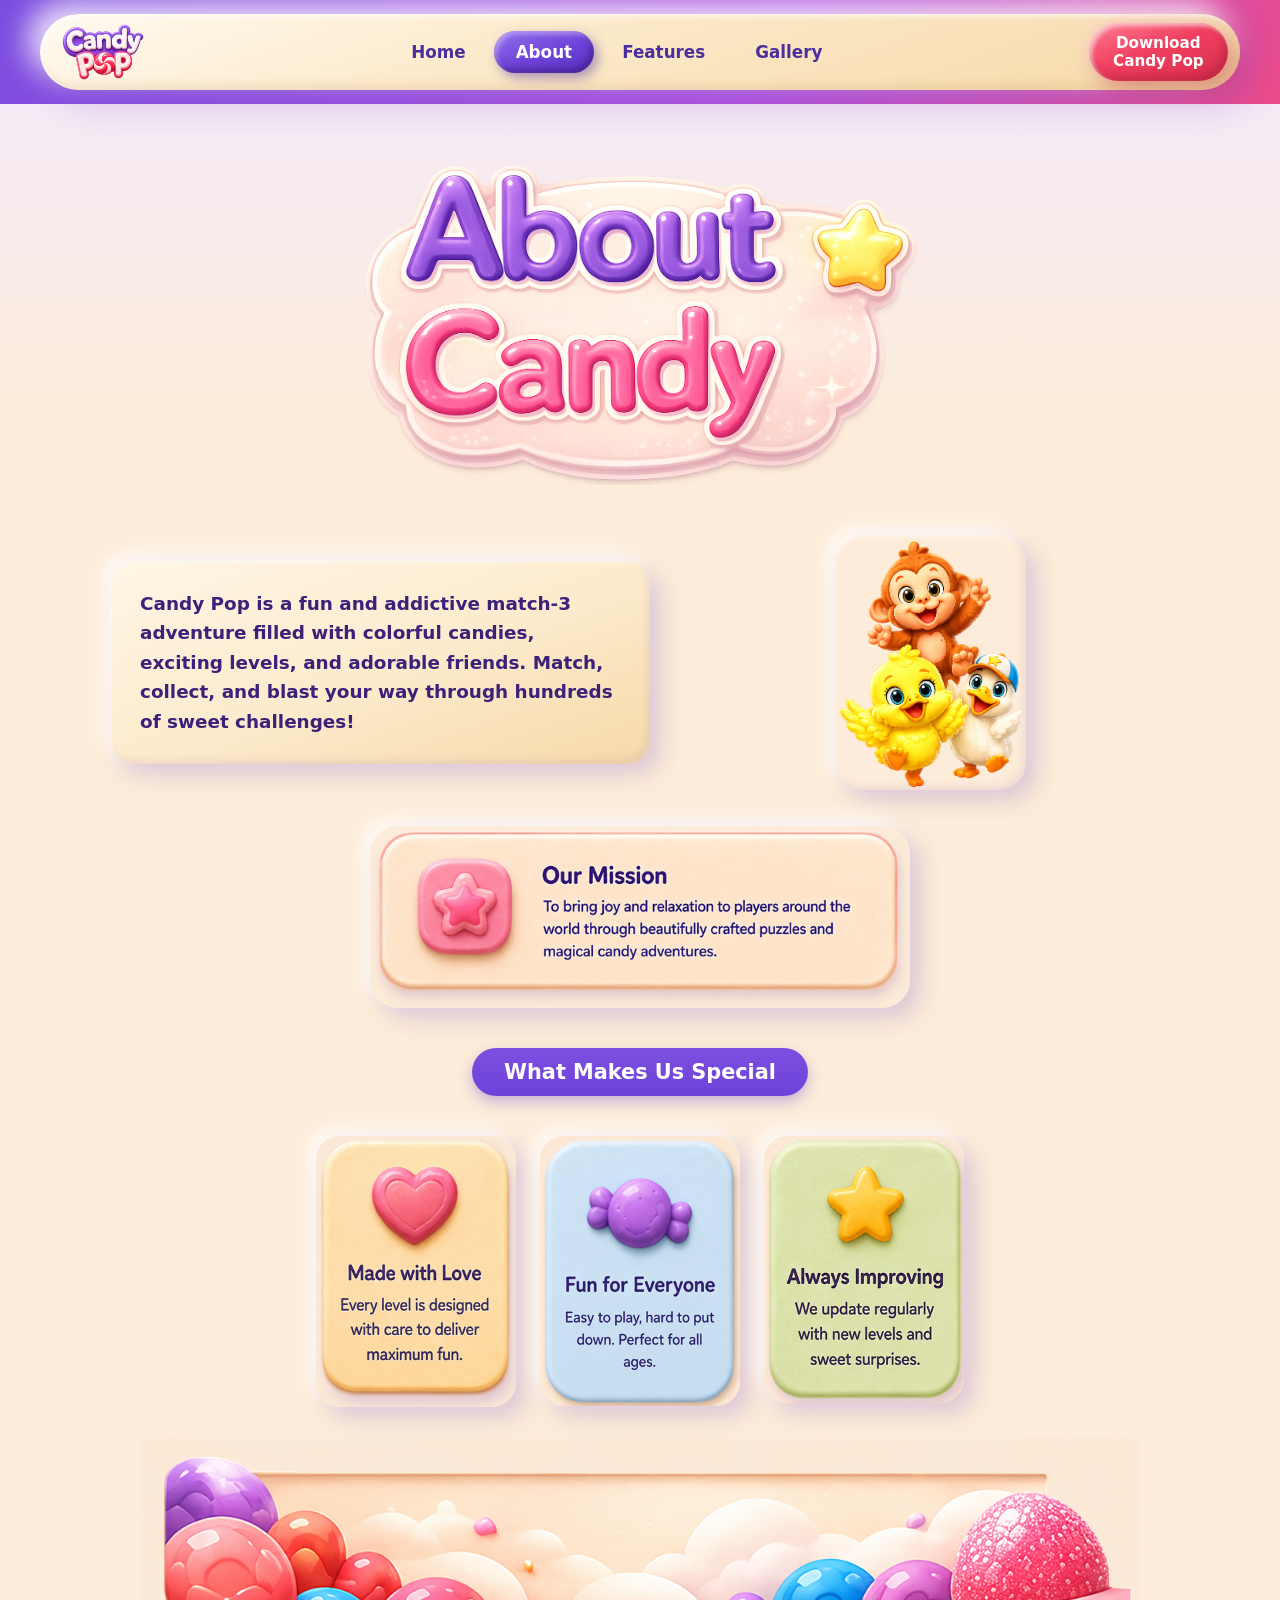
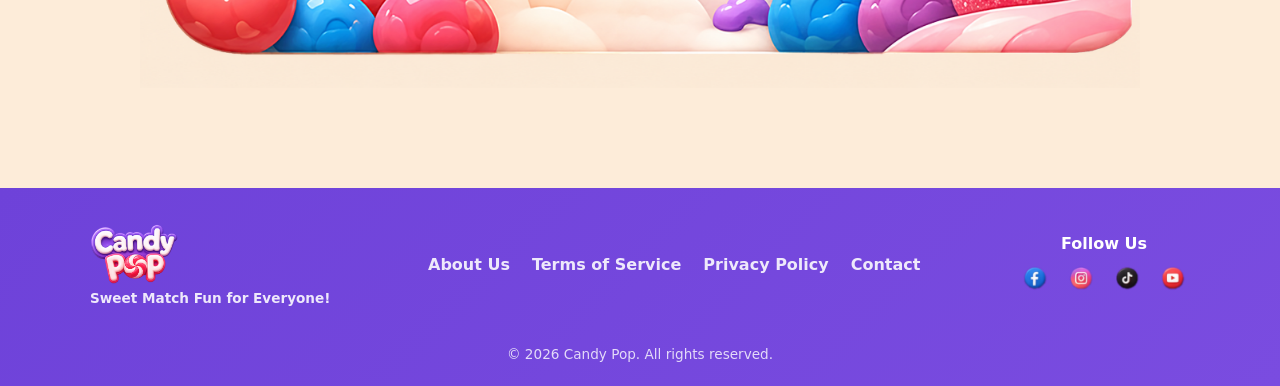
==== about.html @ a907de1d "Candy Pop website — squashed history Previous history (24 commits) accumulated ~170MB of superseded " ====
﻿<!DOCTYPE html>
<html lang="en">
<head>
<meta charset="UTF-8">
<meta name="viewport" content="width=device-width, initial-scale=1.0">
<link rel="icon" type="image/png" href="assets/01_common/favicon.png?v=2">
<title>About — Candy Pop</title>
<meta name="description" content="Candy Pop is a fun and addictive match-3 adventure filled with colorful candies, exciting levels, and adorable friends.">
<link rel="stylesheet" href="css/style.css">
</head>
<body>

<header class="site-header">
  <div class="header-inner">
    <a href="index.html" class="logo"><img src="assets/01_common/logo_wordmark.png" width="1238" height="842" alt="Candy Pop"></a>
    <nav class="main-nav" id="mainNav">
      <a href="index.html" class="nav-link">Home</a>
      <a href="about.html" class="nav-link active">About</a>
      <a href="features.html" class="nav-link">Features</a>
      <a href="gallery.html" class="nav-link">Gallery</a>
    </nav>
    <a href="downloads/CandyPop.apk" download="CandyPop.apk" class="download-btn">Download<br>Candy Pop</a>
    <button class="nav-toggle" id="navToggle" aria-label="Toggle menu">&#9776;</button>
  </div>
</header>

<main>

  <div class="page-heading">
    <h1 class="sr-only">About Candy Pop</h1>
    <img class="heading-art" src="assets/03_about/01_about_candy_pop_title.png" width="1320" height="765" alt="About Candy Pop">
  </div>

  <section class="section">
    <div class="about-intro">
      <div class="about-intro-text">
        <div class="desc-card">
          <p>Candy Pop is a fun and addictive match-3 adventure filled with colorful candies, exciting levels, and adorable friends. Match, collect, and blast your way through hundreds of sweet challenges!</p>
        </div>
      </div>
      <div class="about-intro-img">
        <img src="assets/03_about/02_about_characters_group.png" width="970" height="1290" loading="lazy" alt="Candy Pop characters — monkey, duck, and capped duck friend">
      </div>
    </div>

    <div class="about-mission">
      <img src="assets/03_about/04_our_mission_card.png" width="700" height="236" loading="lazy" alt="Our Mission: To bring joy and relaxation to players around the world through beautifully crafted puzzles and magical candy adventures.">
    </div>

    <div class="about-special">
      <span class="pill-heading">What Makes Us Special</span>
      <div class="special-grid">
        <img src="assets/03_about/07_card_made_with_love.png" width="300" height="407" loading="lazy" alt="Made with Love: Every level is designed with care to deliver maximum fun.">
        <img src="assets/03_about/08_card_fun_for_everyone.png" width="300" height="405" loading="lazy" alt="Fun for Everyone: Easy to play, hard to put down, perfect for all ages.">
        <img src="assets/03_about/09_card_always_improving.png" width="300" height="401" loading="lazy" alt="Always Improving: We update regularly with new levels and sweet surprises.">
      </div>
    </div>

    <div class="bottom-border decorative">
      <img src="assets/03_about/13_bottom_candy_border.png" width="2508" height="627" loading="lazy" alt="">
    </div>
  </section>

</main>

<footer class="site-footer">
  <div class="footer-inner">
    <div class="footer-brand">
      <img src="assets/01_common/logo_wordmark.png" width="1238" height="842" loading="lazy" alt="Candy Pop">
      <p class="footer-tagline">Sweet Match Fun for Everyone!</p>
    </div>
    <nav class="footer-links">
      <a href="about.html">About Us</a>
      <a href="#">Terms of Service</a>
      <a href="#">Privacy Policy</a>
      <a href="#">Contact</a>
    </nav>
    <div class="footer-social">
      <span class="follow-label">Follow Us</span>
      <div class="social-icons">
        <a href="#" aria-label="Facebook"><img src="assets/01_common/07_social_facebook.png" width="162" height="162" loading="lazy" alt="Facebook"></a>
        <a href="#" aria-label="Instagram"><img src="assets/01_common/08_social_instagram.png" width="159" height="159" loading="lazy" alt="Instagram"></a>
        <a href="#" aria-label="TikTok"><img src="assets/01_common/09_social_tiktok.png" width="159" height="162" loading="lazy" alt="TikTok"></a>
        <a href="#" aria-label="YouTube"><img src="assets/01_common/10_social_youtube.png" width="162" height="162" loading="lazy" alt="YouTube"></a>
      </div>
    </div>
    <p class="copyright">&copy; 2026 Candy Pop. All rights reserved.</p>
  </div>
</footer>

<script src="js/main.js"></script>
</body>
</html>
---- css/style.css ----
/* ===== Candy Pop website — shared styles ===== */

:root {
  --purple-dark: #4B2E9E;
  --purple: #7C4FE0;
  --purple-pill: #6E42D9;
  --red: #F0405F;
  --red-dark: #D82E4C;
  --cream: #FCEACB;
  --cream-dark: #F6D9A8;
  --text-dark: #3B2179;
  --text-body: #4A3580;
  --clay-shadow:
    10px 10px 22px rgba(107, 63, 199, 0.22),
    -8px -8px 18px rgba(255, 255, 255, 0.8),
    inset 2px 2px 3px rgba(255, 255, 255, 0.45),
    inset -3px -4px 7px rgba(120, 70, 180, 0.10);
  --clay-shadow-hover:
    14px 16px 30px rgba(107, 63, 199, 0.3),
    -8px -8px 20px rgba(255, 255, 255, 0.85),
    inset 2px 2px 3px rgba(255, 255, 255, 0.5),
    inset -3px -4px 7px rgba(120, 70, 180, 0.10);
  --clay-ease: cubic-bezier(0.22, 1, 0.36, 1);
  /* playful overshoot curve — used on hover lifts for a squishy candy "bounce" */
  --clay-bounce: cubic-bezier(0.34, 1.56, 0.64, 1);
  --font-heading: 'Baloo 2', 'Varela Round', 'Segoe UI Rounded', 'Comic Sans MS', system-ui, sans-serif;
  --font-body: 'Nunito', 'Segoe UI', system-ui, sans-serif;
}

* { box-sizing: border-box; }

/* Scroll-reveal entrance was removed — on real devices it could leave content
   permanently invisible (IntersectionObserver doesn't reliably fire in every
   browser/tab state), so cards were vanishing instead of animating in. Content
   is now always visible unconditionally; .reveal is kept as a harmless marker
   class only (no CSS/JS acts on it). */

html { scroll-behavior: smooth; }

body {
  margin: 0;
  font-family: var(--font-body);
  color: var(--text-body);
  background: linear-gradient(180deg, #F3E9FF 0%, #FDECD9 22%, #FDECD9 100%);
  overflow-x: hidden;
}

img { max-width: 100%; display: block; }

a { text-decoration: none; color: inherit; }

.decorative { pointer-events: none; user-select: none; }

/* ===== Header (claymorphism) ===== */
@keyframes navEnter {
  from { opacity: 0; transform: translateY(-18px); }
  to { opacity: 1; transform: translateY(0); }
}

.site-header {
  background: linear-gradient(135deg, #7A4CE0, #B14FE0 60%, #EE4C86 100%);
  padding: 14px 20px;
  animation: navEnter 0.6s var(--clay-ease) both;
}

.header-inner {
  position: relative;
  max-width: 1200px;
  margin: 0 auto;
  background: linear-gradient(160deg, #FFFAF0 0%, var(--cream) 40%, var(--cream-dark) 100%);
  border-radius: 60px;
  display: flex;
  align-items: center;
  justify-content: space-between;
  padding: 9px 12px 9px 22px;
  gap: 12px;
  box-shadow:
    14px 14px 34px rgba(107, 63, 199, 0.24),
    -12px -12px 30px rgba(255, 255, 255, 0.85),
    inset 3px 3px 5px rgba(255, 255, 255, 0.7),
    inset -4px -5px 10px rgba(180, 130, 70, 0.16);
}

.logo img { height: 56px; width: auto; }

.main-nav {
  display: flex;
  align-items: center;
  gap: 6px;
  flex: 1;
  justify-content: center;
}

.nav-link {
  font-family: var(--font-heading);
  font-weight: 700;
  font-size: 1.05rem;
  color: var(--purple-dark);
  padding: 11px 22px;
  border-radius: 40px;
  transition: background 0.35s ease, color 0.3s ease, transform 0.4s var(--clay-bounce), box-shadow 0.35s ease;
}

.nav-link:hover {
  background: linear-gradient(160deg, #FFFDF9, #F3E4FB);
  transform: translateY(-3px);
  box-shadow:
    6px 6px 16px rgba(107, 63, 199, 0.14),
    -6px -6px 16px rgba(255, 255, 255, 0.9),
    inset 1px 1px 3px rgba(255, 255, 255, 0.8);
}

.nav-link.active {
  background: linear-gradient(160deg, #9370EC, var(--purple-pill) 55%, #5A32C0 100%);
  color: #fff;
  box-shadow:
    4px 5px 12px rgba(75, 46, 158, 0.45),
    inset -3px -4px 7px rgba(45, 20, 105, 0.5),
    inset 3px 3px 5px rgba(210, 190, 255, 0.65);
}

.nav-link.active:hover { transform: none; }

.download-btn {
  font-family: var(--font-heading);
  font-weight: 700;
  font-size: 0.95rem;
  line-height: 1.2;
  text-align: center;
  color: #fff;
  background: linear-gradient(160deg, #FF7D93 0%, var(--red) 45%, var(--red-dark) 100%);
  padding: 11px 24px;
  border-radius: 40px;
  white-space: nowrap;
  transition: transform 0.45s var(--clay-bounce), box-shadow 0.35s ease;
  will-change: transform, box-shadow;
  box-shadow:
    7px 8px 20px rgba(184, 33, 62, 0.4),
    -5px -5px 14px rgba(255, 210, 218, 0.4),
    inset 3px 3px 4px rgba(255, 255, 255, 0.6),
    inset -4px -5px 9px rgba(140, 15, 40, 0.32);
}

.download-btn:hover {
  transform: translateY(-4px) scale(1.05);
  box-shadow:
    10px 12px 26px rgba(184, 33, 62, 0.45),
    -5px -5px 14px rgba(255, 210, 218, 0.45),
    inset 3px 3px 4px rgba(255, 255, 255, 0.65),
    inset -4px -5px 9px rgba(140, 15, 40, 0.32);
}

.download-btn:active {
  transform: translateY(0) scale(0.97);
  transition: transform 0.1s ease, box-shadow 0.1s ease;
  box-shadow:
    inset 4px 4px 8px rgba(140, 15, 40, 0.5),
    inset -3px -3px 6px rgba(255, 190, 200, 0.3);
}

.nav-toggle {
  display: none;
  background: none;
  border: none;
  font-size: 1.6rem;
  color: var(--purple-dark);
  cursor: pointer;
  padding: 4px 10px;
}

@media (max-width: 860px) {
  .main-nav {
    display: flex;
    position: absolute;
    top: 90px;
    left: 20px;
    right: 20px;
    background: linear-gradient(160deg, #FFFAF0 0%, var(--cream) 40%, var(--cream-dark) 100%);
    border-radius: 26px;
    flex-direction: column;
    box-shadow:
      14px 14px 34px rgba(107, 63, 199, 0.24),
      -12px -12px 30px rgba(255, 255, 255, 0.85),
      inset 3px 3px 5px rgba(255, 255, 255, 0.7),
      inset -4px -5px 10px rgba(180, 130, 70, 0.16);
    padding: 12px;
    z-index: 50;
    opacity: 0;
    visibility: hidden;
    pointer-events: none;
    transform: translateY(-16px) scale(0.96);
    transition: opacity 0.4s var(--clay-ease), transform 0.4s var(--clay-ease), visibility 0.4s;
    transform-origin: top center;
  }
  .main-nav.open {
    opacity: 1;
    visibility: visible;
    pointer-events: auto;
    transform: translateY(0) scale(1);
  }
  .nav-link { width: 100%; text-align: center; }
  .nav-toggle { display: block; }
  .download-btn { padding: 10px 16px; font-size: 0.85rem; }
  .logo img { height: 46px; }
}

/* ===== Page heading blocks (real text, used on About/Features/Gallery) ===== */
.page-heading {
  text-align: center;
  padding: 56px 20px 10px;
}

.page-heading h1 {
  font-family: var(--font-heading);
  font-weight: 800;
  font-size: clamp(2rem, 5vw, 2.8rem);
  color: var(--purple-dark);
  margin: 0 0 8px;
}

.page-heading p {
  font-size: clamp(1rem, 2vw, 1.15rem);
  color: var(--text-body);
  margin: 0;
}

.page-heading .heading-art {
  max-width: 560px;
  width: 100%;
  height: auto;
  margin: 0 auto;
}

@media (max-width: 480px) {
  .page-heading .heading-art { max-width: 260px; }
}

.sr-only {
  position: absolute;
  width: 1px;
  height: 1px;
  padding: 0;
  margin: -1px;
  overflow: hidden;
  clip: rect(0, 0, 0, 0);
  white-space: nowrap;
  border: 0;
}

/* ===== Sections ===== */
.section { max-width: 1100px; margin: 0 auto; padding: 40px 20px; }

.pill-heading {
  display: inline-block;
  font-family: var(--font-heading);
  font-weight: 700;
  font-size: 1.3rem;
  color: #fff;
  background: linear-gradient(180deg, var(--purple), var(--purple-pill));
  padding: 12px 32px;
  border-radius: 40px;
  box-shadow: 0 6px 14px rgba(110, 66, 217, 0.35);
  margin: 0 auto 32px;
}

.center { text-align: center; }

/* ===== Hero (home page) =====
   Sized to fit within one screen (viewport height minus the header) so the
   whole hero image is visible on load with no scrolling needed. */
.hero {
  max-width: 620px;
  margin: 0 auto;
  padding: 20px 20px 0;
  text-align: center;
}

.hero img {
  width: auto;
  height: auto;
  max-width: 100%;
  max-height: calc(100vh - 130px);
  display: inline-block;
  border-radius: 28px;
  box-shadow: var(--clay-shadow);
  display: block;
  transition: transform 0.55s var(--clay-bounce), box-shadow 0.4s ease, filter 0.35s ease;
  will-change: transform, box-shadow;
}

.hero img:hover {
  transform: translateY(-6px) scale(1.012);
  box-shadow: var(--clay-shadow-hover);
  filter: brightness(1.03) saturate(1.06);
}

.hero img:active {
  transform: translateY(-2px) scale(0.99);
  transition: transform 0.15s ease;
}

/* ===== Feature cards grid (home) ===== */
.feature-grid {
  display: grid;
  grid-template-columns: repeat(4, 1fr);
  gap: 20px;
  margin-top: 8px;
  max-width: 660px;
  margin-left: auto;
  margin-right: auto;
}

.feature-grid img {
  width: 100%;
  max-width: 150px;
  height: auto;
  margin: 0 auto;
  display: block;
  border-radius: 24px;
  box-shadow: var(--clay-shadow);
  transition: transform 0.5s var(--clay-bounce), box-shadow 0.4s ease, filter 0.35s ease;
  will-change: transform, box-shadow;
}

.feature-grid img:hover {
  transform: translateY(-8px) scale(1.035) rotate(-1deg);
  box-shadow: var(--clay-shadow-hover);
  filter: brightness(1.04) saturate(1.08);
}

.feature-grid img:active {
  transform: translateY(-2px) scale(0.98);
  transition: transform 0.15s ease;
}

@media (max-width: 900px) { .feature-grid { grid-template-columns: repeat(2, 1fr); } }
@media (max-width: 480px) { .feature-grid { grid-template-columns: 1fr; } }

/* ===== Explore / game screens row ===== */
.screens-row {
  display: flex;
  align-items: flex-start;
  gap: 22px;
  justify-content: center;
  flex-wrap: wrap;
  margin-top: 8px;
}

.screens-row img {
  display: block;
  width: 150px;
  height: 180px;
  flex-shrink: 0;
  object-fit: cover;
  border-radius: 22px;
  box-shadow: var(--clay-shadow);
  transition: transform 0.5s var(--clay-bounce), box-shadow 0.4s ease, filter 0.35s ease;
  will-change: transform, box-shadow;
}

.screens-row img:hover {
  transform: translateY(-8px) scale(1.04);
  box-shadow: var(--clay-shadow-hover);
  filter: brightness(1.04) saturate(1.08);
}

.screens-row img:active {
  transform: translateY(-2px) scale(0.98);
  transition: transform 0.15s ease;
}

/* ===== About page ===== */
.about-intro {
  display: flex;
  align-items: center;
  gap: 40px;
  flex-wrap: wrap;
}

.about-intro-text { flex: 1 1 340px; }

.desc-card {
  background: linear-gradient(160deg, #FFF6E6 0%, var(--cream) 55%, var(--cream-dark) 100%);
  border-radius: 24px;
  padding: 28px 30px;
  box-shadow: var(--clay-shadow);
  transition: transform 0.5s var(--clay-bounce), box-shadow 0.4s ease;
  will-change: transform, box-shadow;
}

.desc-card:hover {
  transform: translateY(-6px) scale(1.01);
  box-shadow: var(--clay-shadow-hover);
}

.desc-card p {
  margin: 0;
  font-size: 1.15rem;
  line-height: 1.6;
  font-weight: 600;
  color: var(--text-dark);
}

.about-intro-img { flex: 1 1 280px; text-align: center; }
.about-intro-img img {
  max-width: 192px;
  height: auto;
  margin: 0 auto;
  border-radius: 28px;
  box-shadow: var(--clay-shadow);
  transition: transform 0.5s var(--clay-bounce), box-shadow 0.4s ease, filter 0.35s ease;
  will-change: transform, box-shadow;
}

.about-intro-img img:hover {
  transform: translateY(-8px) scale(1.035) rotate(1deg);
  box-shadow: var(--clay-shadow-hover);
  filter: brightness(1.04) saturate(1.08);
}

.about-intro-img img:active {
  transform: translateY(-2px) scale(0.98);
  transition: transform 0.15s ease;
}

.about-mission { margin-top: 36px; }
.about-mission img {
  width: 100%;
  height: auto;
  max-width: 540px;
  margin: 0 auto;
  display: block;
  border-radius: 28px;
  box-shadow: var(--clay-shadow);
  transition: transform 0.5s var(--clay-bounce), box-shadow 0.4s ease, filter 0.35s ease;
  will-change: transform, box-shadow;
}
.about-mission img:hover {
  transform: translateY(-6px) scale(1.008);
  box-shadow: var(--clay-shadow-hover);
  filter: brightness(1.03) saturate(1.05);
}

.about-special { margin-top: 40px; text-align: center; }
.special-grid {
  display: grid;
  grid-template-columns: repeat(3, 1fr);
  gap: 20px;
  margin-top: 8px;
  max-width: 652px;
  margin-left: auto;
  margin-right: auto;
}
.special-grid img {
  width: 100%;
  max-width: 200px;
  height: auto;
  margin: 0 auto;
  display: block;
  border-radius: 24px;
  box-shadow: var(--clay-shadow);
  transition: transform 0.5s var(--clay-bounce), box-shadow 0.4s ease, filter 0.35s ease;
  will-change: transform, box-shadow;
}
.special-grid img:hover {
  transform: translateY(-6px) scale(1.02);
  box-shadow: var(--clay-shadow-hover);
  filter: brightness(1.04) saturate(1.08);
}

@media (max-width: 700px) { .special-grid { grid-template-columns: 1fr; } }

/* ===== Features page ===== */
.feature-rows { display: flex; flex-direction: column; align-items: center; gap: 20px; }
.feature-rows img {
  width: 100%;
  height: auto;
  max-width: 480px;
  border-radius: 26px;
  box-shadow: var(--clay-shadow);
  transition: transform 0.5s var(--clay-bounce), box-shadow 0.4s ease, filter 0.35s ease;
  will-change: transform, box-shadow;
}

.feature-rows img:hover {
  transform: translateY(-7px) scale(1.02);
  box-shadow: var(--clay-shadow-hover);
  filter: brightness(1.03) saturate(1.06);
}

.feature-rows img:active {
  transform: translateY(-2px) scale(0.99);
  transition: transform 0.15s ease;
}

/* ===== Gallery page ===== */
.gallery-grid {
  display: grid;
  grid-template-columns: repeat(4, 1fr);
  gap: 18px;
  max-width: 660px;
  margin-left: auto;
  margin-right: auto;
}
.gallery-grid img {
  display: block;
  width: 100%;
  max-width: 150px;
  height: 100%;
  min-width: 0;
  min-height: 0;
  margin: 0 auto;
  align-self: stretch;
  aspect-ratio: 340 / 445;
  object-fit: cover;
  border-radius: 18px;
  box-shadow: var(--clay-shadow);
  transition: transform 0.5s var(--clay-bounce), box-shadow 0.4s ease, filter 0.35s ease;
  will-change: transform, box-shadow;
}

.gallery-grid img:hover {
  transform: translateY(-8px) scale(1.04);
  box-shadow: var(--clay-shadow-hover);
  filter: brightness(1.04) saturate(1.08);
}

.gallery-grid img:active {
  transform: translateY(-2px) scale(0.98);
  transition: transform 0.15s ease;
}

@media (max-width: 900px) { .gallery-grid { grid-template-columns: repeat(3, 1fr); } }
@media (max-width: 640px) { .gallery-grid { grid-template-columns: repeat(2, 1fr); } }
@media (max-width: 420px) { .gallery-grid { grid-template-columns: 1fr; } }

.bottom-border { margin-top: 30px; text-align: center; }
.bottom-border img { width: 100%; height: auto; max-width: 1000px; margin: 0 auto; }

/* ===== Footer ===== */
.site-footer {
  background: linear-gradient(135deg, #6E42D9, #7A4CE0);
  padding: 36px 20px 24px;
  margin-top: 60px;
}

.footer-inner {
  max-width: 1100px;
  margin: 0 auto;
  display: flex;
  flex-wrap: wrap;
  align-items: center;
  justify-content: space-between;
  gap: 20px;
  color: #fff;
}

.footer-brand img { height: 60px; width: auto; display: block; }
.footer-tagline { margin: 6px 0 0; font-size: 0.85rem; font-weight: 600; opacity: 0.88; }

.footer-links { display: flex; gap: 22px; flex-wrap: wrap; }
.footer-links a {
  font-weight: 600;
  opacity: 0.88;
  transition: opacity 0.3s ease, transform 0.3s var(--clay-ease);
  display: inline-block;
}
.footer-links a:hover { opacity: 1; transform: translateY(-2px); text-decoration: underline; }

.footer-social { text-align: center; }
.follow-label { display: block; font-weight: 700; margin-bottom: 8px; }
.social-icons { display: flex; gap: 12px; }
.social-icons a {
  display: block;
  border-radius: 50%;
  transition: transform 0.5s var(--clay-bounce), box-shadow 0.35s ease;
  will-change: transform, box-shadow;
}
.social-icons a:hover {
  transform: translateY(-4px) scale(1.12);
  box-shadow: 0 8px 16px rgba(0, 0, 0, 0.25);
}
.social-icons img { width: 34px; height: 34px; object-fit: cover; }

.logo img { transition: transform 0.5s var(--clay-ease); }
.logo:hover img { transform: scale(1.05) rotate(-2deg); }

.copyright {
  width: 100%;
  text-align: center;
  font-size: 0.85rem;
  opacity: 0.8;
  margin: 20px 0 0;
}
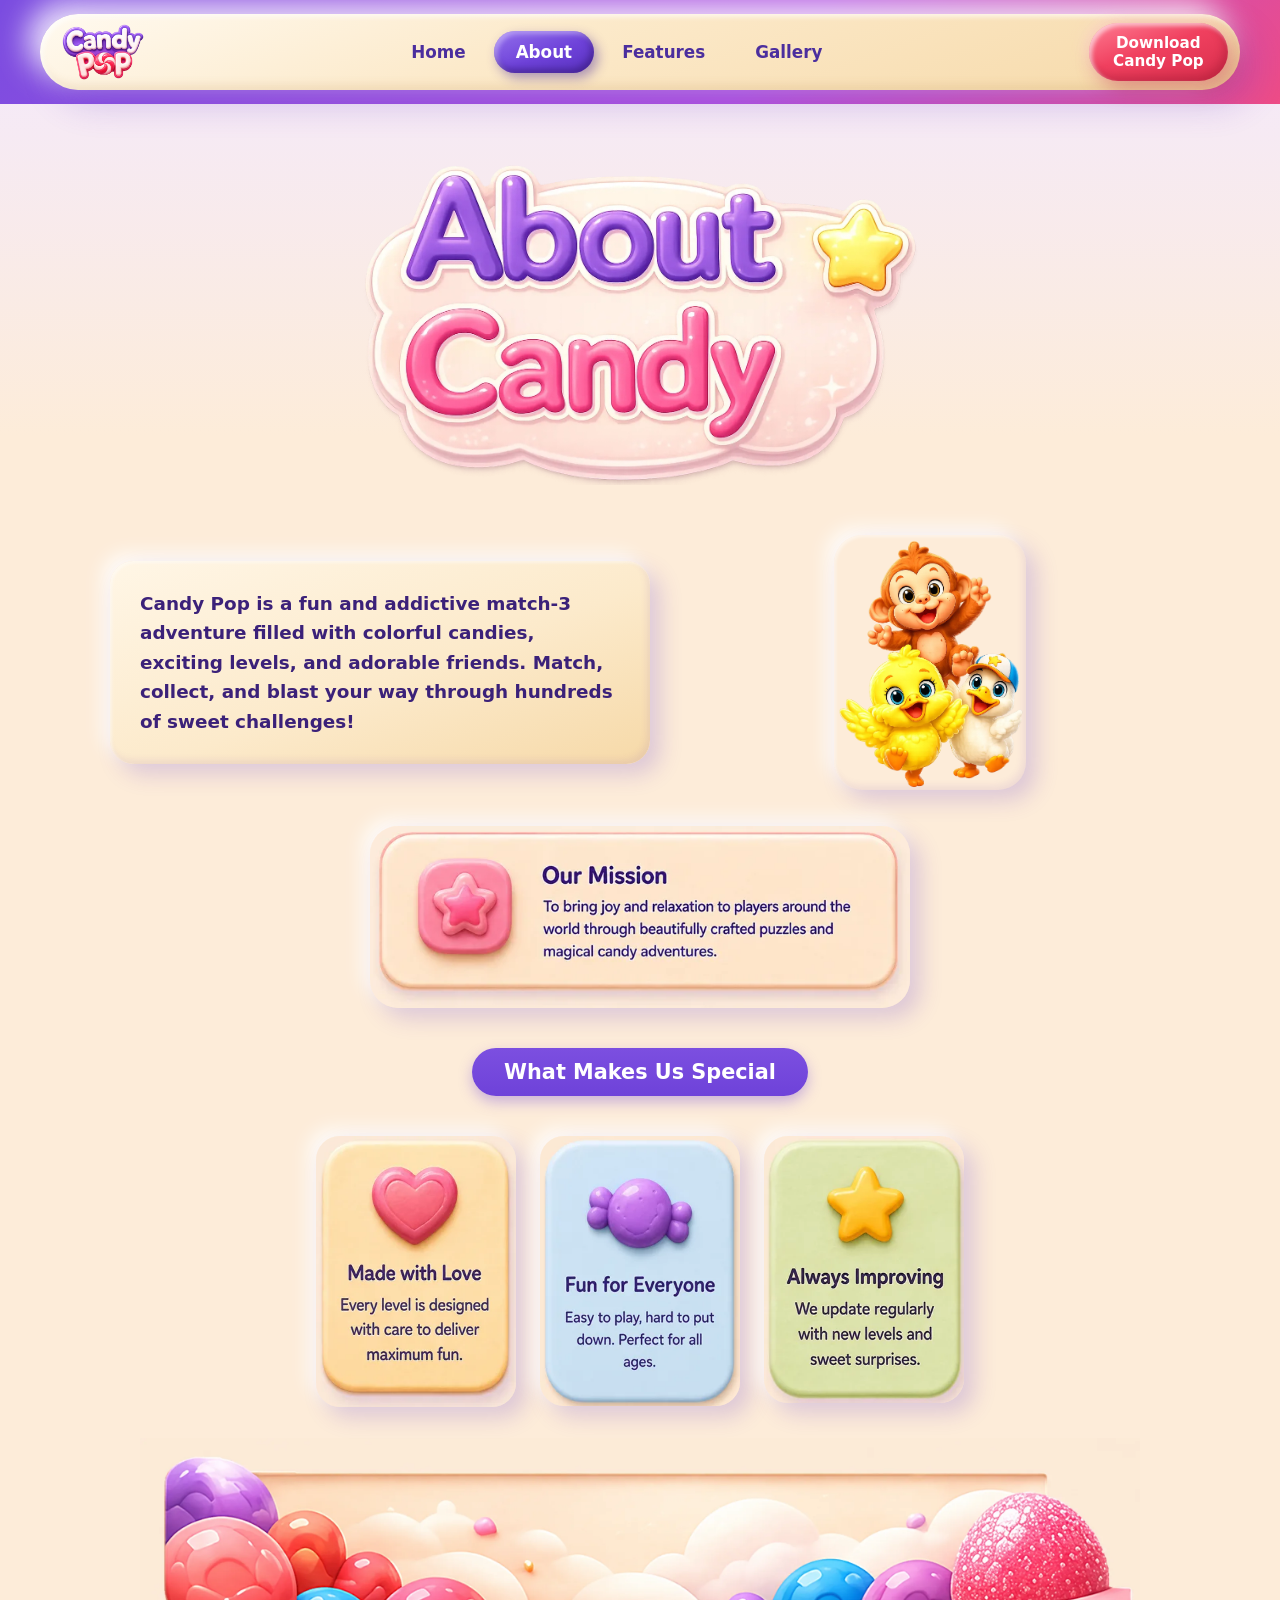
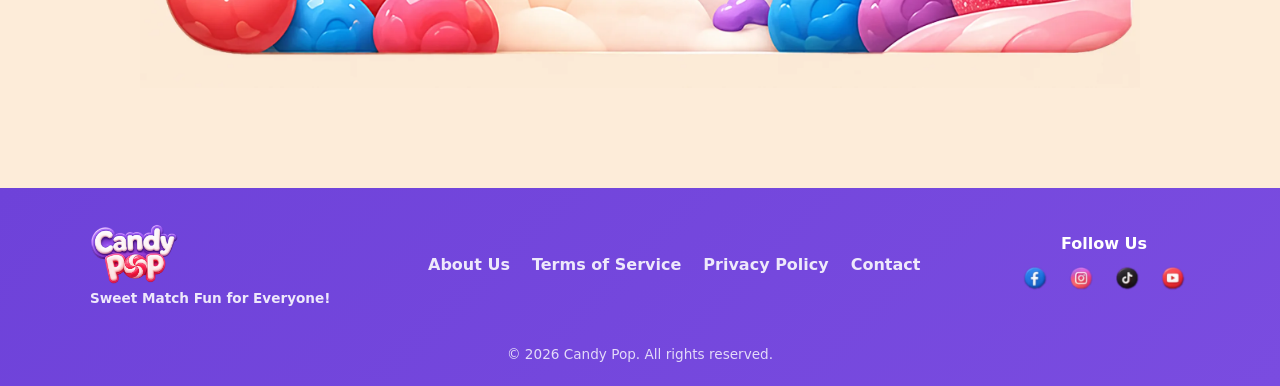
==== commit 5467c320: "Convert all site images to WebP, add cache headers - Convert 34 PNGs to WebP (quality 82): assets/ d" ====
--- a/about.html
+++ b/about.html
@@ -12,7 +12,7 @@
 
 <header class="site-header">
   <div class="header-inner">
-    <a href="index.html" class="logo"><img src="assets/01_common/logo_wordmark.png" width="1238" height="842" alt="Candy Pop"></a>
+    <a href="index.html" class="logo"><img src="assets/01_common/logo_wordmark.webp" width="1238" height="842" alt="Candy Pop"></a>
     <nav class="main-nav" id="mainNav">
       <a href="index.html" class="nav-link">Home</a>
       <a href="about.html" class="nav-link active">About</a>
@@ -28,7 +28,7 @@
 
   <div class="page-heading">
     <h1 class="sr-only">About Candy Pop</h1>
-    <img class="heading-art" src="assets/03_about/01_about_candy_pop_title.png" width="1320" height="765" alt="About Candy Pop">
+    <img class="heading-art" src="assets/03_about/01_about_candy_pop_title.webp" width="1320" height="765" alt="About Candy Pop">
   </div>
 
   <section class="section">
@@ -39,25 +39,25 @@
         </div>
       </div>
       <div class="about-intro-img">
-        <img src="assets/03_about/02_about_characters_group.png" width="970" height="1290" loading="lazy" alt="Candy Pop characters — monkey, duck, and capped duck friend">
+        <img src="assets/03_about/02_about_characters_group.webp" width="970" height="1290" loading="lazy" alt="Candy Pop characters — monkey, duck, and capped duck friend">
       </div>
     </div>
 
     <div class="about-mission">
-      <img src="assets/03_about/04_our_mission_card.png" width="700" height="236" loading="lazy" alt="Our Mission: To bring joy and relaxation to players around the world through beautifully crafted puzzles and magical candy adventures.">
+      <img src="assets/03_about/04_our_mission_card.webp" width="700" height="236" loading="lazy" alt="Our Mission: To bring joy and relaxation to players around the world through beautifully crafted puzzles and magical candy adventures.">
     </div>
 
     <div class="about-special">
       <span class="pill-heading">What Makes Us Special</span>
       <div class="special-grid">
-        <img src="assets/03_about/07_card_made_with_love.png" width="300" height="407" loading="lazy" alt="Made with Love: Every level is designed with care to deliver maximum fun.">
-        <img src="assets/03_about/08_card_fun_for_everyone.png" width="300" height="405" loading="lazy" alt="Fun for Everyone: Easy to play, hard to put down, perfect for all ages.">
-        <img src="assets/03_about/09_card_always_improving.png" width="300" height="401" loading="lazy" alt="Always Improving: We update regularly with new levels and sweet surprises.">
+        <img src="assets/03_about/07_card_made_with_love.webp" width="300" height="407" loading="lazy" alt="Made with Love: Every level is designed with care to deliver maximum fun.">
+        <img src="assets/03_about/08_card_fun_for_everyone.webp" width="300" height="405" loading="lazy" alt="Fun for Everyone: Easy to play, hard to put down, perfect for all ages.">
+        <img src="assets/03_about/09_card_always_improving.webp" width="300" height="401" loading="lazy" alt="Always Improving: We update regularly with new levels and sweet surprises.">
       </div>
     </div>
 
     <div class="bottom-border decorative">
-      <img src="assets/03_about/13_bottom_candy_border.png" width="2508" height="627" loading="lazy" alt="">
+      <img src="assets/03_about/13_bottom_candy_border.webp" width="2508" height="627" loading="lazy" alt="">
     </div>
   </section>
 
@@ -66,7 +66,7 @@
 <footer class="site-footer">
   <div class="footer-inner">
     <div class="footer-brand">
-      <img src="assets/01_common/logo_wordmark.png" width="1238" height="842" loading="lazy" alt="Candy Pop">
+      <img src="assets/01_common/logo_wordmark.webp" width="1238" height="842" loading="lazy" alt="Candy Pop">
       <p class="footer-tagline">Sweet Match Fun for Everyone!</p>
     </div>
     <nav class="footer-links">
@@ -78,10 +78,10 @@
     <div class="footer-social">
       <span class="follow-label">Follow Us</span>
       <div class="social-icons">
-        <a href="#" aria-label="Facebook"><img src="assets/01_common/07_social_facebook.png" width="162" height="162" loading="lazy" alt="Facebook"></a>
-        <a href="#" aria-label="Instagram"><img src="assets/01_common/08_social_instagram.png" width="159" height="159" loading="lazy" alt="Instagram"></a>
-        <a href="#" aria-label="TikTok"><img src="assets/01_common/09_social_tiktok.png" width="159" height="162" loading="lazy" alt="TikTok"></a>
-        <a href="#" aria-label="YouTube"><img src="assets/01_common/10_social_youtube.png" width="162" height="162" loading="lazy" alt="YouTube"></a>
+        <a href="#" aria-label="Facebook"><img src="assets/01_common/07_social_facebook.webp" width="162" height="162" loading="lazy" alt="Facebook"></a>
+        <a href="#" aria-label="Instagram"><img src="assets/01_common/08_social_instagram.webp" width="159" height="159" loading="lazy" alt="Instagram"></a>
+        <a href="#" aria-label="TikTok"><img src="assets/01_common/09_social_tiktok.webp" width="159" height="162" loading="lazy" alt="TikTok"></a>
+        <a href="#" aria-label="YouTube"><img src="assets/01_common/10_social_youtube.webp" width="162" height="162" loading="lazy" alt="YouTube"></a>
       </div>
     </div>
     <p class="copyright">&copy; 2026 Candy Pop. All rights reserved.</p>
